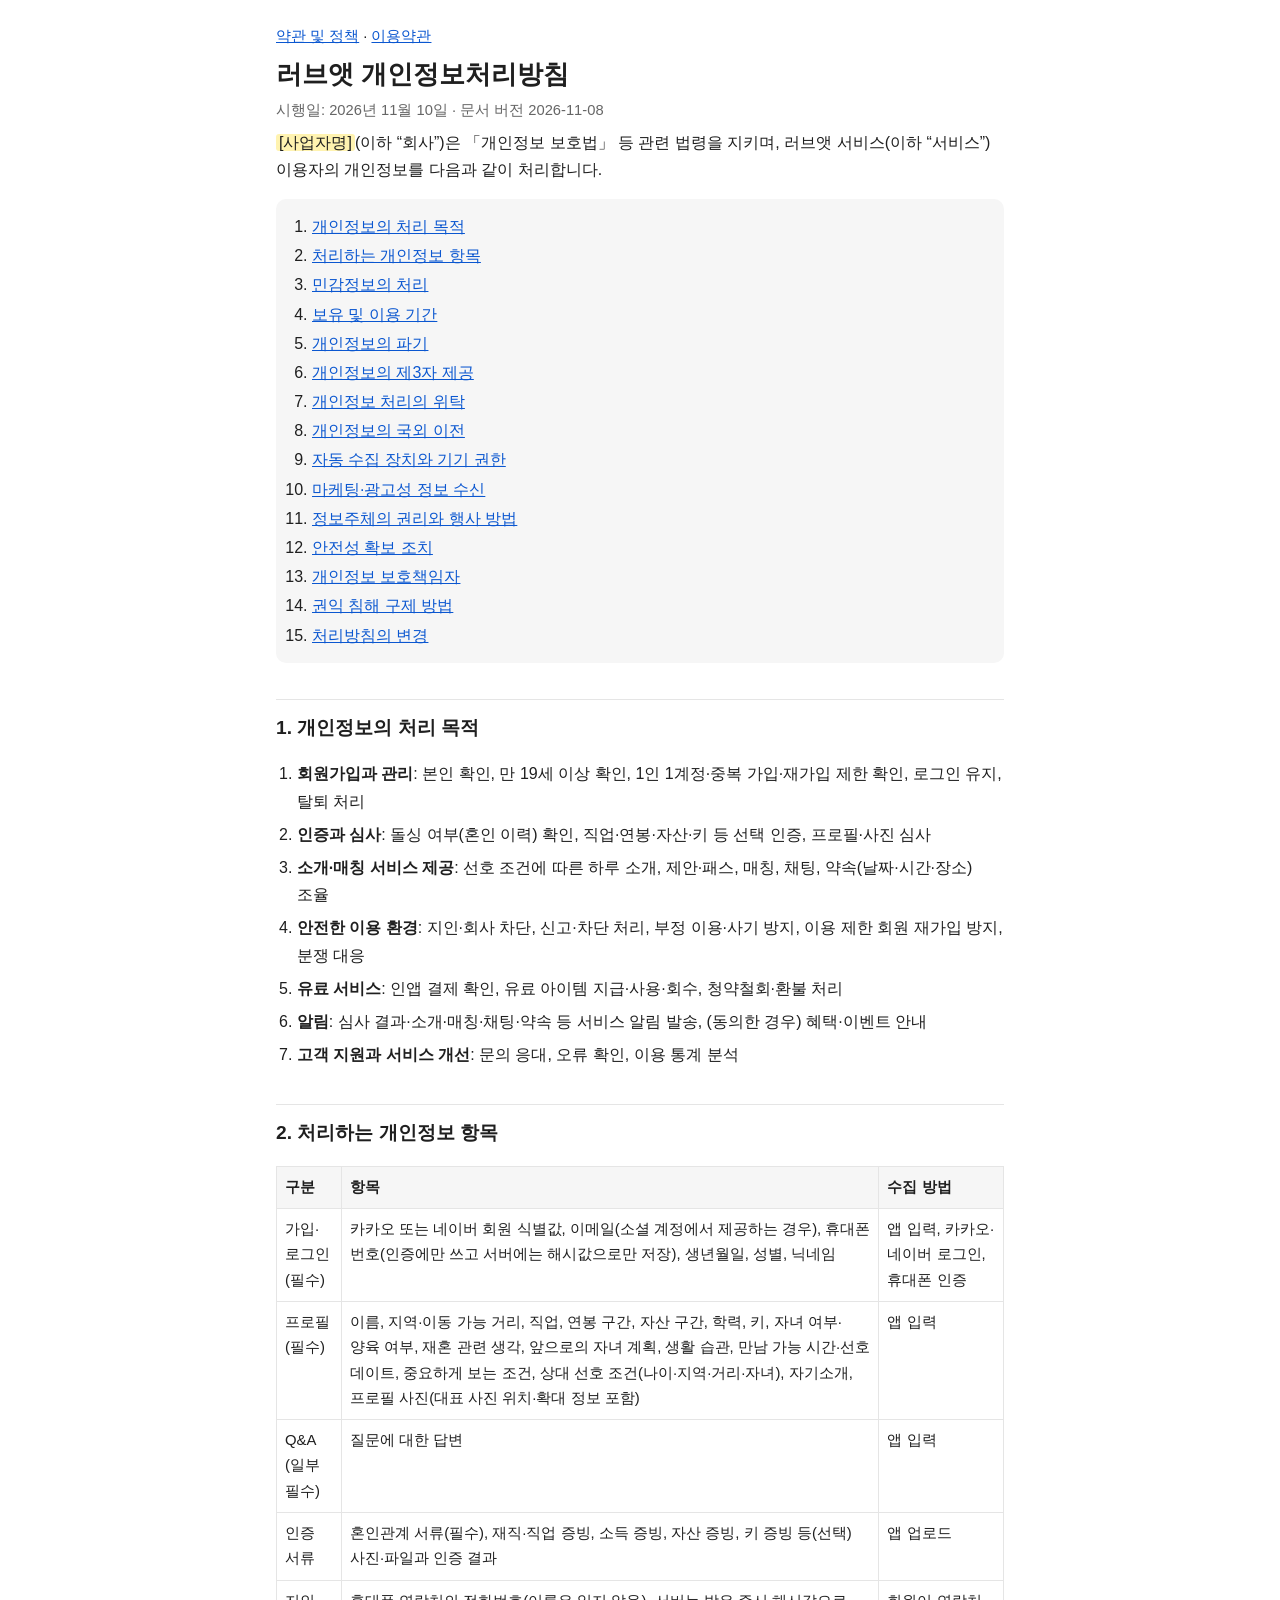
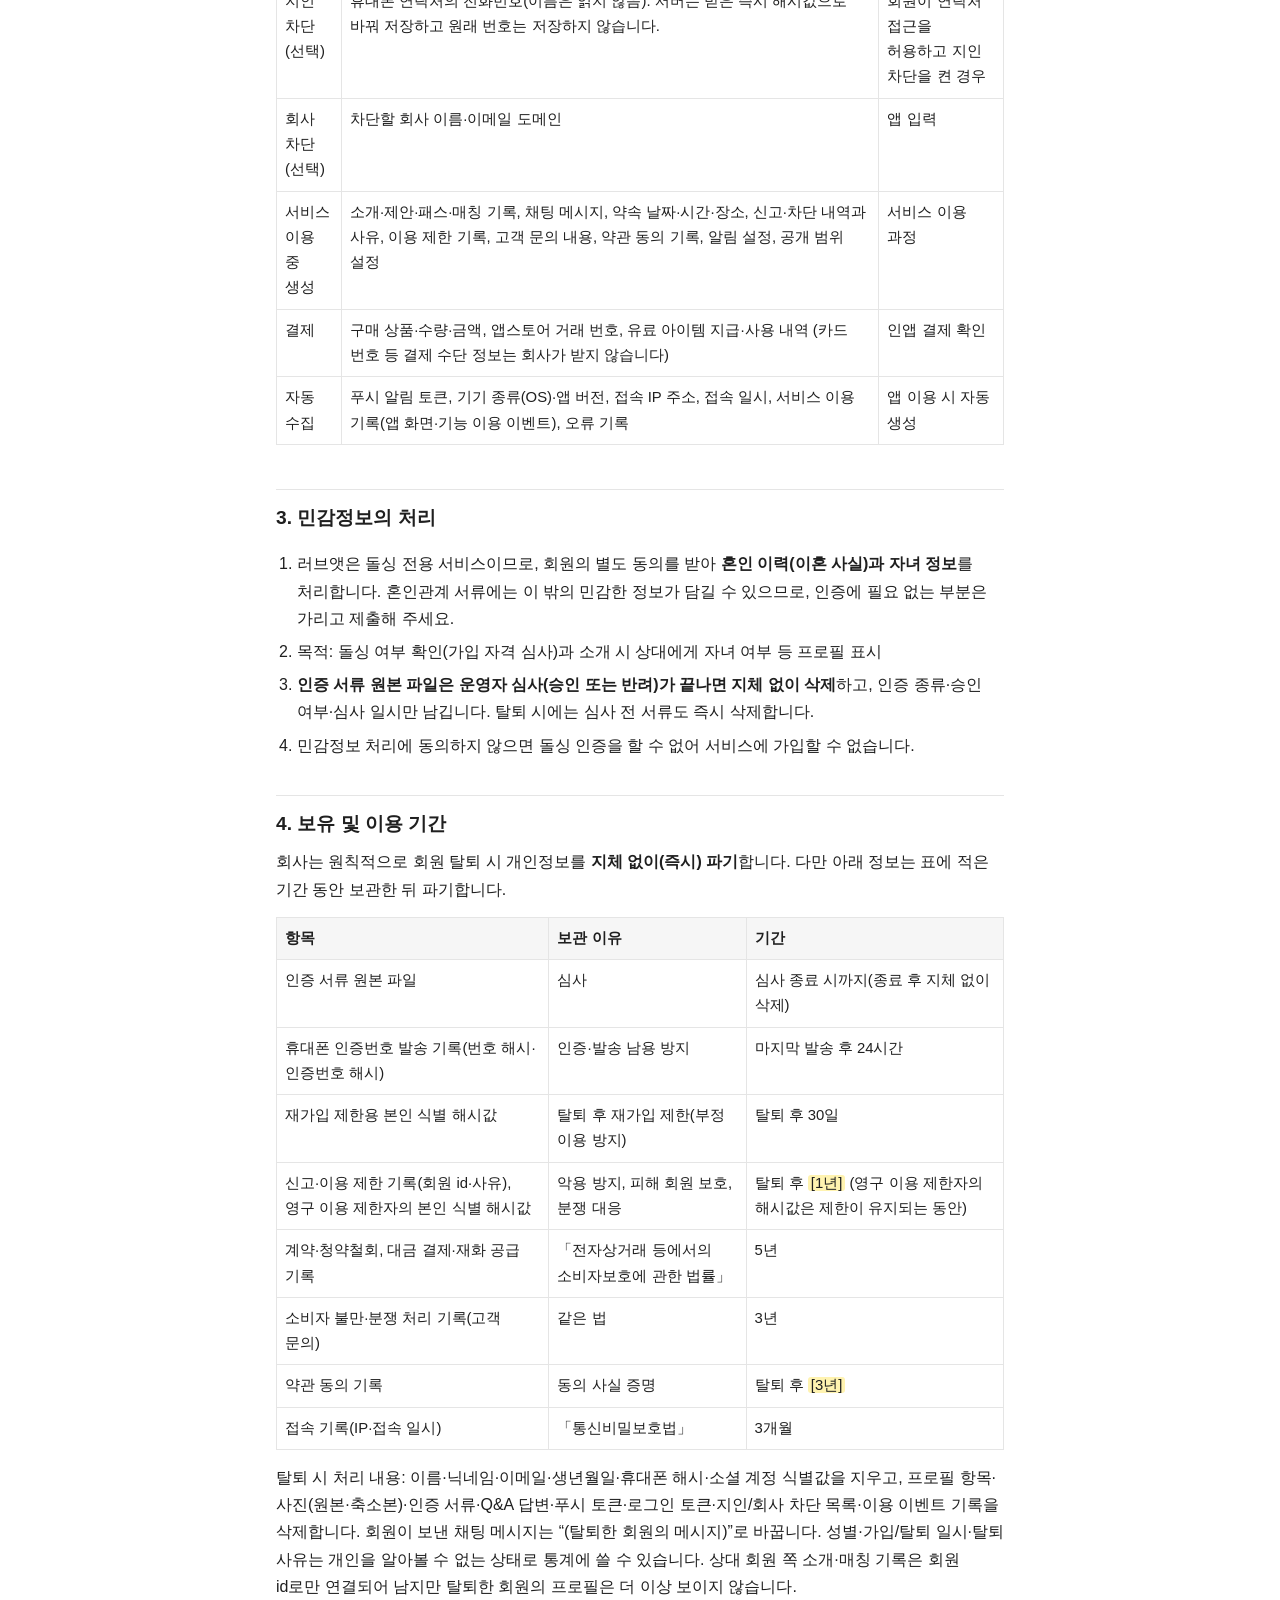
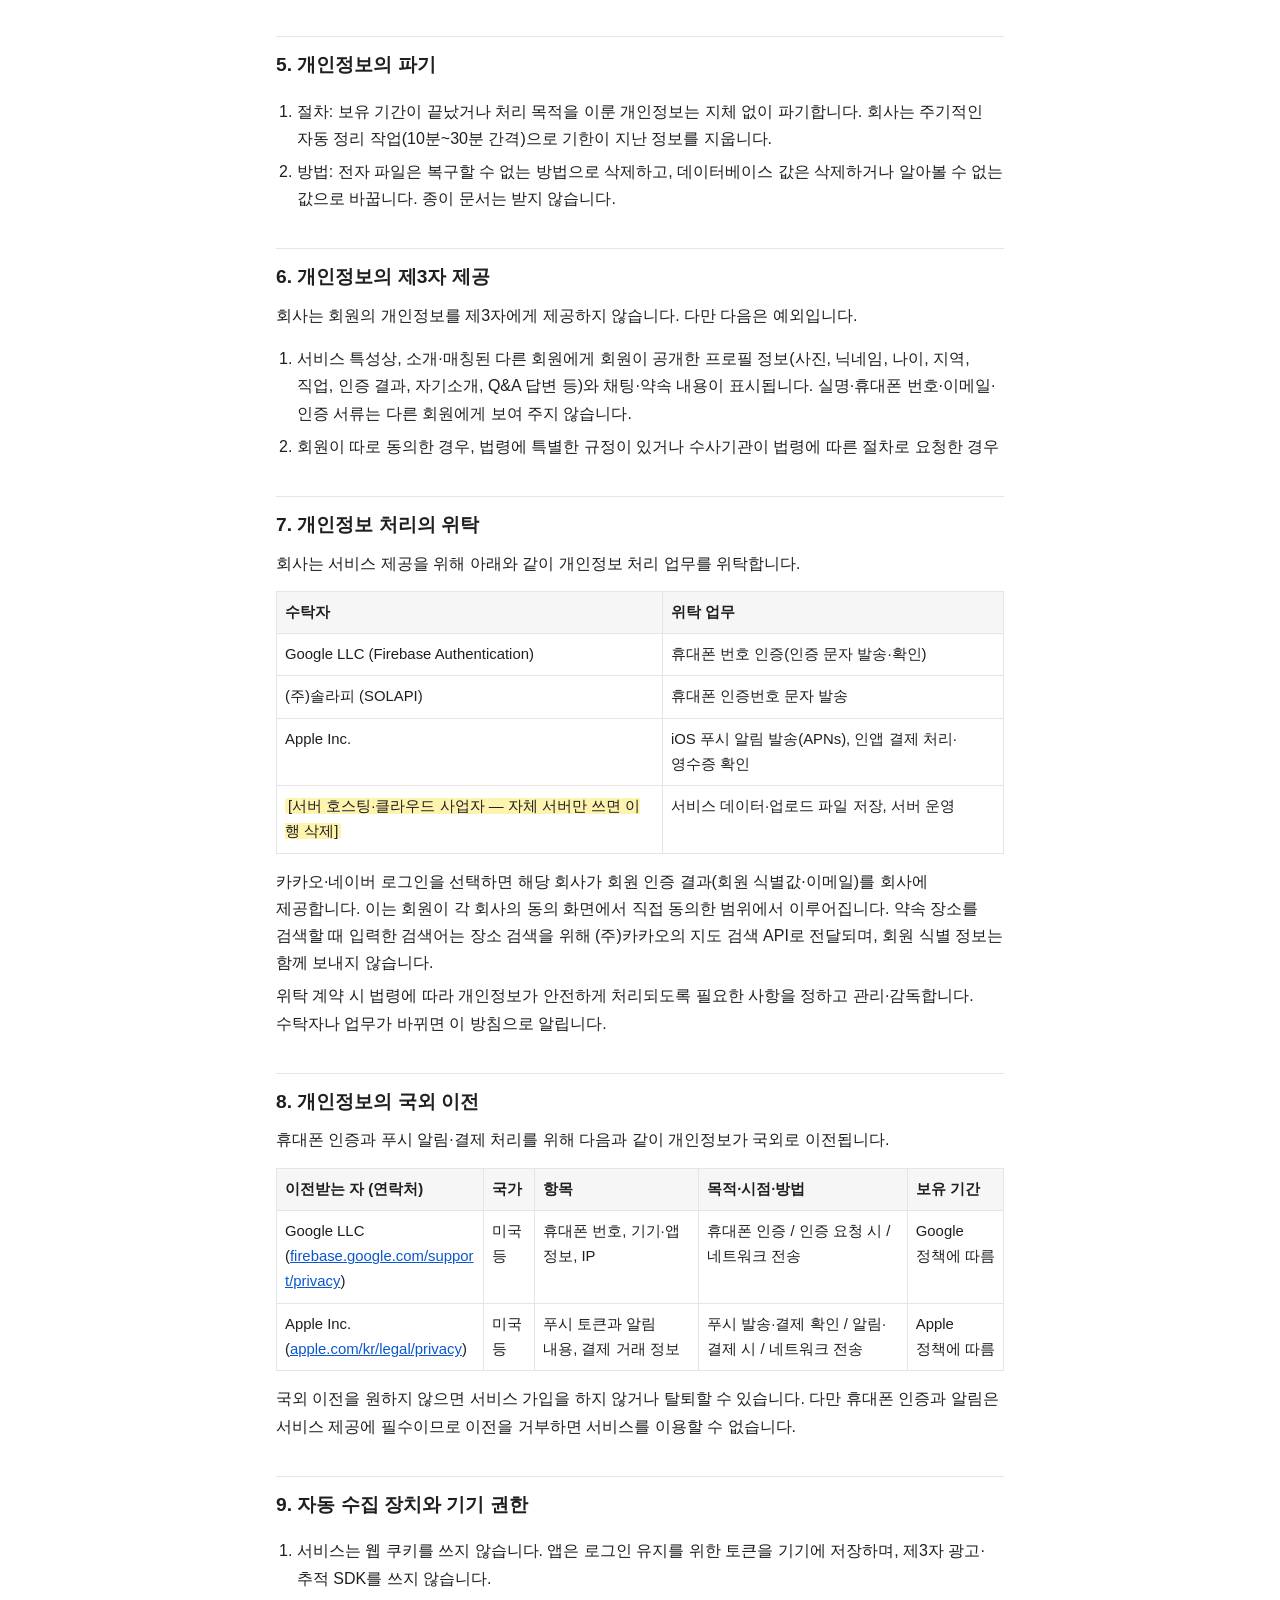
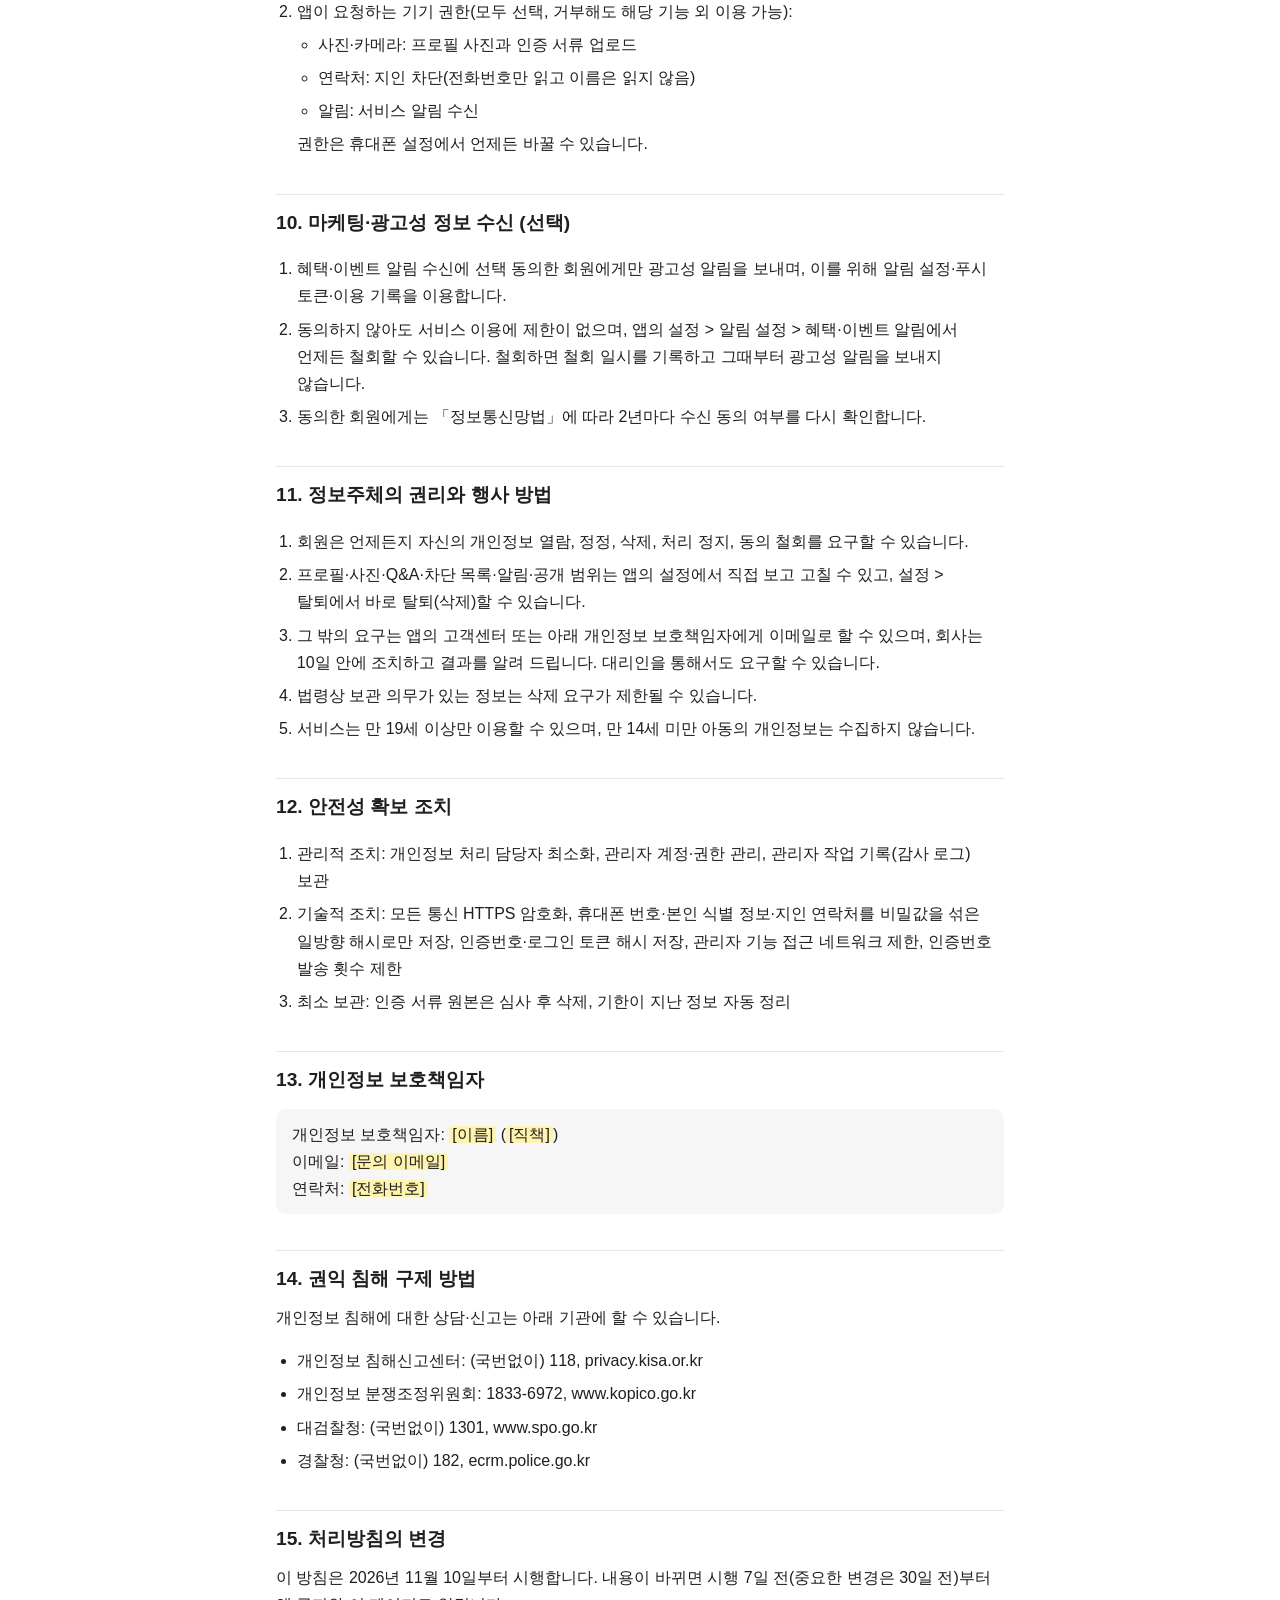
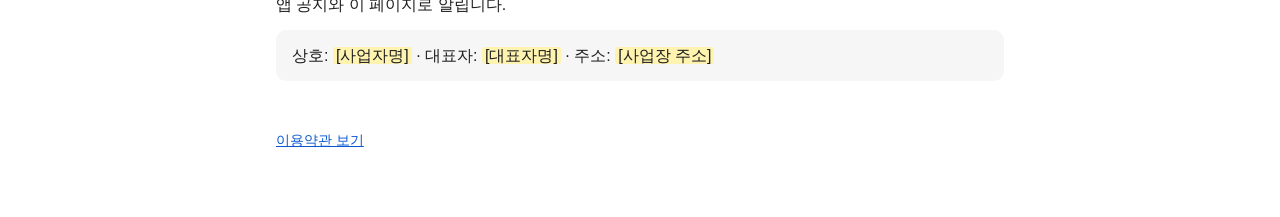
==== privacy.html @ aae3539f "러브앳 이용약관·개인정보처리방침 페이지 (시행일 2026-11-10)" ====
<!doctype html>
<html lang="ko">
<head>
<meta charset="utf-8">
<meta name="viewport" content="width=device-width, initial-scale=1">
<title>러브앳 개인정보처리방침</title>
<link rel="stylesheet" href="style.css">
</head>
<body>
<main>
  <nav class="top"><a href="index.html">약관 및 정책</a> · <a href="terms.html">이용약관</a></nav>
  <h1>러브앳 개인정보처리방침</h1>
  <p class="meta">시행일: 2026년 11월 10일 · 문서 버전 2026-11-08</p>
  <p><span class="ph">[사업자명]</span>(이하 “회사”)은 「개인정보 보호법」 등 관련 법령을 지키며, 러브앳 서비스(이하 “서비스”) 이용자의 개인정보를 다음과 같이 처리합니다.</p>

  <ol class="toc">
    <li><a href="#p1">개인정보의 처리 목적</a></li>
    <li><a href="#p2">처리하는 개인정보 항목</a></li>
    <li><a href="#sensitive">민감정보의 처리</a></li>
    <li><a href="#p4">보유 및 이용 기간</a></li>
    <li><a href="#p5">개인정보의 파기</a></li>
    <li><a href="#p6">개인정보의 제3자 제공</a></li>
    <li><a href="#p7">개인정보 처리의 위탁</a></li>
    <li><a href="#p8">개인정보의 국외 이전</a></li>
    <li><a href="#p9">자동 수집 장치와 기기 권한</a></li>
    <li><a href="#marketing">마케팅·광고성 정보 수신</a></li>
    <li><a href="#p11">정보주체의 권리와 행사 방법</a></li>
    <li><a href="#p12">안전성 확보 조치</a></li>
    <li><a href="#p13">개인정보 보호책임자</a></li>
    <li><a href="#p14">권익 침해 구제 방법</a></li>
    <li><a href="#p15">처리방침의 변경</a></li>
  </ol>

  <h2 id="p1">1. 개인정보의 처리 목적</h2>
  <ol>
    <li><strong>회원가입과 관리</strong>: 본인 확인, 만 19세 이상 확인, 1인 1계정·중복 가입·재가입 제한 확인, 로그인 유지, 탈퇴 처리</li>
    <li><strong>인증과 심사</strong>: 돌싱 여부(혼인 이력) 확인, 직업·연봉·자산·키 등 선택 인증, 프로필·사진 심사</li>
    <li><strong>소개·매칭 서비스 제공</strong>: 선호 조건에 따른 하루 소개, 제안·패스, 매칭, 채팅, 약속(날짜·시간·장소) 조율</li>
    <li><strong>안전한 이용 환경</strong>: 지인·회사 차단, 신고·차단 처리, 부정 이용·사기 방지, 이용 제한 회원 재가입 방지, 분쟁 대응</li>
    <li><strong>유료 서비스</strong>: 인앱 결제 확인, 유료 아이템 지급·사용·회수, 청약철회·환불 처리</li>
    <li><strong>알림</strong>: 심사 결과·소개·매칭·채팅·약속 등 서비스 알림 발송, (동의한 경우) 혜택·이벤트 안내</li>
    <li><strong>고객 지원과 서비스 개선</strong>: 문의 응대, 오류 확인, 이용 통계 분석</li>
  </ol>

  <h2 id="p2">2. 처리하는 개인정보 항목</h2>
  <div class="tbl"><table>
    <thead><tr><th>구분</th><th>항목</th><th>수집 방법</th></tr></thead>
    <tbody>
      <tr><td>가입·로그인 (필수)</td><td>카카오 또는 네이버 회원 식별값, 이메일(소셜 계정에서 제공하는 경우), 휴대폰 번호(인증에만 쓰고 서버에는 해시값으로만 저장), 생년월일, 성별, 닉네임</td><td>앱 입력, 카카오·네이버 로그인, 휴대폰 인증</td></tr>
      <tr><td>프로필 (필수)</td><td>이름, 지역·이동 가능 거리, 직업, 연봉 구간, 자산 구간, 학력, 키, 자녀 여부·양육 여부, 재혼 관련 생각, 앞으로의 자녀 계획, 생활 습관, 만남 가능 시간·선호 데이트, 중요하게 보는 조건, 상대 선호 조건(나이·지역·거리·자녀), 자기소개, 프로필 사진(대표 사진 위치·확대 정보 포함)</td><td>앱 입력</td></tr>
      <tr><td>Q&amp;A (일부 필수)</td><td>질문에 대한 답변</td><td>앱 입력</td></tr>
      <tr><td>인증 서류</td><td>혼인관계 서류(필수), 재직·직업 증빙, 소득 증빙, 자산 증빙, 키 증빙 등(선택) 사진·파일과 인증 결과</td><td>앱 업로드</td></tr>
      <tr><td>지인 차단 (선택)</td><td>휴대폰 연락처의 전화번호(이름은 읽지 않음). 서버는 받은 즉시 해시값으로 바꿔 저장하고 원래 번호는 저장하지 않습니다.</td><td>회원이 연락처 접근을 허용하고 지인 차단을 켠 경우</td></tr>
      <tr><td>회사 차단 (선택)</td><td>차단할 회사 이름·이메일 도메인</td><td>앱 입력</td></tr>
      <tr><td>서비스 이용 중 생성</td><td>소개·제안·패스·매칭 기록, 채팅 메시지, 약속 날짜·시간·장소, 신고·차단 내역과 사유, 이용 제한 기록, 고객 문의 내용, 약관 동의 기록, 알림 설정, 공개 범위 설정</td><td>서비스 이용 과정</td></tr>
      <tr><td>결제</td><td>구매 상품·수량·금액, 앱스토어 거래 번호, 유료 아이템 지급·사용 내역 (카드 번호 등 결제 수단 정보는 회사가 받지 않습니다)</td><td>인앱 결제 확인</td></tr>
      <tr><td>자동 수집</td><td>푸시 알림 토큰, 기기 종류(OS)·앱 버전, 접속 IP 주소, 접속 일시, 서비스 이용 기록(앱 화면·기능 이용 이벤트), 오류 기록</td><td>앱 이용 시 자동 생성</td></tr>
    </tbody>
  </table></div>

  <h2 id="sensitive">3. 민감정보의 처리</h2>
  <ol>
    <li>러브앳은 돌싱 전용 서비스이므로, 회원의 별도 동의를 받아 <strong>혼인 이력(이혼 사실)과 자녀 정보</strong>를 처리합니다. 혼인관계 서류에는 이 밖의 민감한 정보가 담길 수 있으므로, 인증에 필요 없는 부분은 가리고 제출해 주세요.</li>
    <li>목적: 돌싱 여부 확인(가입 자격 심사)과 소개 시 상대에게 자녀 여부 등 프로필 표시</li>
    <li><strong>인증 서류 원본 파일은 운영자 심사(승인 또는 반려)가 끝나면 지체 없이 삭제</strong>하고, 인증 종류·승인 여부·심사 일시만 남깁니다. 탈퇴 시에는 심사 전 서류도 즉시 삭제합니다.</li>
    <li>민감정보 처리에 동의하지 않으면 돌싱 인증을 할 수 없어 서비스에 가입할 수 없습니다.</li>
  </ol>

  <h2 id="p4">4. 보유 및 이용 기간</h2>
  <p>회사는 원칙적으로 회원 탈퇴 시 개인정보를 <strong>지체 없이(즉시) 파기</strong>합니다. 다만 아래 정보는 표에 적은 기간 동안 보관한 뒤 파기합니다.</p>
  <div class="tbl"><table>
    <thead><tr><th>항목</th><th>보관 이유</th><th>기간</th></tr></thead>
    <tbody>
      <tr><td>인증 서류 원본 파일</td><td>심사</td><td>심사 종료 시까지(종료 후 지체 없이 삭제)</td></tr>
      <tr><td>휴대폰 인증번호 발송 기록(번호 해시·인증번호 해시)</td><td>인증·발송 남용 방지</td><td>마지막 발송 후 24시간</td></tr>
      <tr><td>재가입 제한용 본인 식별 해시값</td><td>탈퇴 후 재가입 제한(부정 이용 방지)</td><td>탈퇴 후 30일</td></tr>
      <tr><td>신고·이용 제한 기록(회원 id·사유), 영구 이용 제한자의 본인 식별 해시값</td><td>악용 방지, 피해 회원 보호, 분쟁 대응</td><td>탈퇴 후 <span class="ph">[1년]</span> (영구 이용 제한자의 해시값은 제한이 유지되는 동안)</td></tr>
      <tr><td>계약·청약철회, 대금 결제·재화 공급 기록</td><td>「전자상거래 등에서의 소비자보호에 관한 법률」</td><td>5년</td></tr>
      <tr><td>소비자 불만·분쟁 처리 기록(고객 문의)</td><td>같은 법</td><td>3년</td></tr>
      <tr><td>약관 동의 기록</td><td>동의 사실 증명</td><td>탈퇴 후 <span class="ph">[3년]</span></td></tr>
      <tr><td>접속 기록(IP·접속 일시)</td><td>「통신비밀보호법」</td><td>3개월</td></tr>
    </tbody>
  </table></div>
  <p>탈퇴 시 처리 내용: 이름·닉네임·이메일·생년월일·휴대폰 해시·소셜 계정 식별값을 지우고, 프로필 항목·사진(원본·축소본)·인증 서류·Q&amp;A 답변·푸시 토큰·로그인 토큰·지인/회사 차단 목록·이용 이벤트 기록을 삭제합니다. 회원이 보낸 채팅 메시지는 “(탈퇴한 회원의 메시지)”로 바꿉니다. 성별·가입/탈퇴 일시·탈퇴 사유는 개인을 알아볼 수 없는 상태로 통계에 쓸 수 있습니다. 상대 회원 쪽 소개·매칭 기록은 회원 id로만 연결되어 남지만 탈퇴한 회원의 프로필은 더 이상 보이지 않습니다.</p>

  <h2 id="p5">5. 개인정보의 파기</h2>
  <ol>
    <li>절차: 보유 기간이 끝났거나 처리 목적을 이룬 개인정보는 지체 없이 파기합니다. 회사는 주기적인 자동 정리 작업(10분~30분 간격)으로 기한이 지난 정보를 지웁니다.</li>
    <li>방법: 전자 파일은 복구할 수 없는 방법으로 삭제하고, 데이터베이스 값은 삭제하거나 알아볼 수 없는 값으로 바꿉니다. 종이 문서는 받지 않습니다.</li>
  </ol>

  <h2 id="p6">6. 개인정보의 제3자 제공</h2>
  <p>회사는 회원의 개인정보를 제3자에게 제공하지 않습니다. 다만 다음은 예외입니다.</p>
  <ol>
    <li>서비스 특성상, 소개·매칭된 다른 회원에게 회원이 공개한 프로필 정보(사진, 닉네임, 나이, 지역, 직업, 인증 결과, 자기소개, Q&amp;A 답변 등)와 채팅·약속 내용이 표시됩니다. 실명·휴대폰 번호·이메일·인증 서류는 다른 회원에게 보여 주지 않습니다.</li>
    <li>회원이 따로 동의한 경우, 법령에 특별한 규정이 있거나 수사기관이 법령에 따른 절차로 요청한 경우</li>
  </ol>

  <h2 id="p7">7. 개인정보 처리의 위탁</h2>
  <p>회사는 서비스 제공을 위해 아래와 같이 개인정보 처리 업무를 위탁합니다.</p>
  <div class="tbl"><table>
    <thead><tr><th>수탁자</th><th>위탁 업무</th></tr></thead>
    <tbody>
      <tr><td>Google LLC (Firebase Authentication)</td><td>휴대폰 번호 인증(인증 문자 발송·확인)</td></tr>
      <tr><td>(주)솔라피 (SOLAPI)</td><td>휴대폰 인증번호 문자 발송</td></tr>
      <tr><td>Apple Inc.</td><td>iOS 푸시 알림 발송(APNs), 인앱 결제 처리·영수증 확인</td></tr>
      <tr><td><span class="ph">[서버 호스팅·클라우드 사업자 — 자체 서버만 쓰면 이 행 삭제]</span></td><td>서비스 데이터·업로드 파일 저장, 서버 운영</td></tr>
    </tbody>
  </table></div>
  <p>카카오·네이버 로그인을 선택하면 해당 회사가 회원 인증 결과(회원 식별값·이메일)를 회사에 제공합니다. 이는 회원이 각 회사의 동의 화면에서 직접 동의한 범위에서 이루어집니다. 약속 장소를 검색할 때 입력한 검색어는 장소 검색을 위해 (주)카카오의 지도 검색 API로 전달되며, 회원 식별 정보는 함께 보내지 않습니다.</p>
  <p>위탁 계약 시 법령에 따라 개인정보가 안전하게 처리되도록 필요한 사항을 정하고 관리·감독합니다. 수탁자나 업무가 바뀌면 이 방침으로 알립니다.</p>

  <h2 id="p8">8. 개인정보의 국외 이전</h2>
  <p>휴대폰 인증과 푸시 알림·결제 처리를 위해 다음과 같이 개인정보가 국외로 이전됩니다.</p>
  <div class="tbl"><table>
    <thead><tr><th>이전받는 자 (연락처)</th><th>국가</th><th>항목</th><th>목적·시점·방법</th><th>보유 기간</th></tr></thead>
    <tbody>
      <tr><td>Google LLC (<a href="https://firebase.google.com/support/privacy" rel="noopener">firebase.google.com/support/privacy</a>)</td><td>미국 등</td><td>휴대폰 번호, 기기·앱 정보, IP</td><td>휴대폰 인증 / 인증 요청 시 / 네트워크 전송</td><td>Google 정책에 따름</td></tr>
      <tr><td>Apple Inc. (<a href="https://www.apple.com/kr/legal/privacy/" rel="noopener">apple.com/kr/legal/privacy</a>)</td><td>미국 등</td><td>푸시 토큰과 알림 내용, 결제 거래 정보</td><td>푸시 발송·결제 확인 / 알림·결제 시 / 네트워크 전송</td><td>Apple 정책에 따름</td></tr>
    </tbody>
  </table></div>
  <p>국외 이전을 원하지 않으면 서비스 가입을 하지 않거나 탈퇴할 수 있습니다. 다만 휴대폰 인증과 알림은 서비스 제공에 필수이므로 이전을 거부하면 서비스를 이용할 수 없습니다.</p>

  <h2 id="p9">9. 자동 수집 장치와 기기 권한</h2>
  <ol>
    <li>서비스는 웹 쿠키를 쓰지 않습니다. 앱은 로그인 유지를 위한 토큰을 기기에 저장하며, 제3자 광고·추적 SDK를 쓰지 않습니다.</li>
    <li>앱이 요청하는 기기 권한(모두 선택, 거부해도 해당 기능 외 이용 가능):
      <ul>
        <li>사진·카메라: 프로필 사진과 인증 서류 업로드</li>
        <li>연락처: 지인 차단(전화번호만 읽고 이름은 읽지 않음)</li>
        <li>알림: 서비스 알림 수신</li>
      </ul>
      권한은 휴대폰 설정에서 언제든 바꿀 수 있습니다.</li>
  </ol>

  <h2 id="marketing">10. 마케팅·광고성 정보 수신 (선택)</h2>
  <ol>
    <li>혜택·이벤트 알림 수신에 선택 동의한 회원에게만 광고성 알림을 보내며, 이를 위해 알림 설정·푸시 토큰·이용 기록을 이용합니다.</li>
    <li>동의하지 않아도 서비스 이용에 제한이 없으며, 앱의 설정 &gt; 알림 설정 &gt; 혜택·이벤트 알림에서 언제든 철회할 수 있습니다. 철회하면 철회 일시를 기록하고 그때부터 광고성 알림을 보내지 않습니다.</li>
    <li>동의한 회원에게는 「정보통신망법」에 따라 2년마다 수신 동의 여부를 다시 확인합니다.</li>
  </ol>

  <h2 id="p11">11. 정보주체의 권리와 행사 방법</h2>
  <ol>
    <li>회원은 언제든지 자신의 개인정보 열람, 정정, 삭제, 처리 정지, 동의 철회를 요구할 수 있습니다.</li>
    <li>프로필·사진·Q&amp;A·차단 목록·알림·공개 범위는 앱의 설정에서 직접 보고 고칠 수 있고, 설정 &gt; 탈퇴에서 바로 탈퇴(삭제)할 수 있습니다.</li>
    <li>그 밖의 요구는 앱의 고객센터 또는 아래 개인정보 보호책임자에게 이메일로 할 수 있으며, 회사는 10일 안에 조치하고 결과를 알려 드립니다. 대리인을 통해서도 요구할 수 있습니다.</li>
    <li>법령상 보관 의무가 있는 정보는 삭제 요구가 제한될 수 있습니다.</li>
    <li>서비스는 만 19세 이상만 이용할 수 있으며, 만 14세 미만 아동의 개인정보는 수집하지 않습니다.</li>
  </ol>

  <h2 id="p12">12. 안전성 확보 조치</h2>
  <ol>
    <li>관리적 조치: 개인정보 처리 담당자 최소화, 관리자 계정·권한 관리, 관리자 작업 기록(감사 로그) 보관</li>
    <li>기술적 조치: 모든 통신 HTTPS 암호화, 휴대폰 번호·본인 식별 정보·지인 연락처를 비밀값을 섞은 일방향 해시로만 저장, 인증번호·로그인 토큰 해시 저장, 관리자 기능 접근 네트워크 제한, 인증번호 발송 횟수 제한</li>
    <li>최소 보관: 인증 서류 원본은 심사 후 삭제, 기한이 지난 정보 자동 정리</li>
  </ol>

  <h2 id="p13">13. 개인정보 보호책임자</h2>
  <div class="box">
    개인정보 보호책임자: <span class="ph">[이름]</span> (<span class="ph">[직책]</span>)<br>
    이메일: <span class="ph">[문의 이메일]</span><br>
    연락처: <span class="ph">[전화번호]</span>
  </div>

  <h2 id="p14">14. 권익 침해 구제 방법</h2>
  <p>개인정보 침해에 대한 상담·신고는 아래 기관에 할 수 있습니다.</p>
  <ul>
    <li>개인정보 침해신고센터: (국번없이) 118, privacy.kisa.or.kr</li>
    <li>개인정보 분쟁조정위원회: 1833-6972, www.kopico.go.kr</li>
    <li>대검찰청: (국번없이) 1301, www.spo.go.kr</li>
    <li>경찰청: (국번없이) 182, ecrm.police.go.kr</li>
  </ul>

  <h2 id="p15">15. 처리방침의 변경</h2>
  <p>이 방침은 2026년 11월 10일부터 시행합니다. 내용이 바뀌면 시행 7일 전(중요한 변경은 30일 전)부터 앱 공지와 이 페이지로 알립니다.</p>

  <div class="box">
    상호: <span class="ph">[사업자명]</span> · 대표자: <span class="ph">[대표자명]</span> · 주소: <span class="ph">[사업장 주소]</span>
  </div>
  <footer><a href="terms.html">이용약관 보기</a></footer>
</main>
</body>
</html>
---- style.css ----
:root {
  --bg: #ffffff;
  --text: #1f1f1f;
  --muted: #666666;
  --line: #e5e5e5;
  --box: #f6f6f6;
  --link: #0b57d0;
  --mark: #fff3b0;
}
@media (prefers-color-scheme: dark) {
  :root {
    --bg: #161616;
    --text: #ececec;
    --muted: #a8a8a8;
    --line: #333333;
    --box: #222222;
    --link: #8ab4f8;
    --mark: #5a4b00;
  }
}
* { box-sizing: border-box; }
html { -webkit-text-size-adjust: 100%; }
body {
  margin: 0;
  background: var(--bg);
  color: var(--text);
  font-family: -apple-system, BlinkMacSystemFont, "Apple SD Gothic Neo", "Pretendard", "Noto Sans KR", "Malgun Gothic", sans-serif;
  font-size: 16px;
  line-height: 1.7;
  word-break: keep-all;
  overflow-wrap: anywhere;
}
main { max-width: 760px; margin: 0 auto; padding: 24px 16px 64px; }
h1 { font-size: 1.6rem; line-height: 1.35; margin: 8px 0 4px; }
h2 { font-size: 1.2rem; margin: 36px 0 8px; padding-top: 12px; border-top: 1px solid var(--line); }
h3 { font-size: 1.02rem; margin: 20px 0 6px; }
p, li { margin: 6px 0; }
ul, ol { padding-left: 1.3em; }
a { color: var(--link); }
.meta { color: var(--muted); font-size: 0.92rem; }
.box { background: var(--box); border-radius: 10px; padding: 12px 16px; margin: 12px 0; }
.toc { background: var(--box); border-radius: 10px; padding: 12px 16px 12px 36px; }
.toc li { margin: 2px 0; }
.tbl { width: 100%; overflow-x: auto; }
table { border-collapse: collapse; width: 100%; font-size: 0.93rem; margin: 8px 0; }
th, td { border: 1px solid var(--line); padding: 8px; vertical-align: top; text-align: left; }
th { background: var(--box); }
.ph { background: var(--mark); padding: 0 3px; border-radius: 3px; }
nav.top { font-size: 0.92rem; margin-bottom: 8px; }
footer { margin-top: 48px; color: var(--muted); font-size: 0.88rem; }
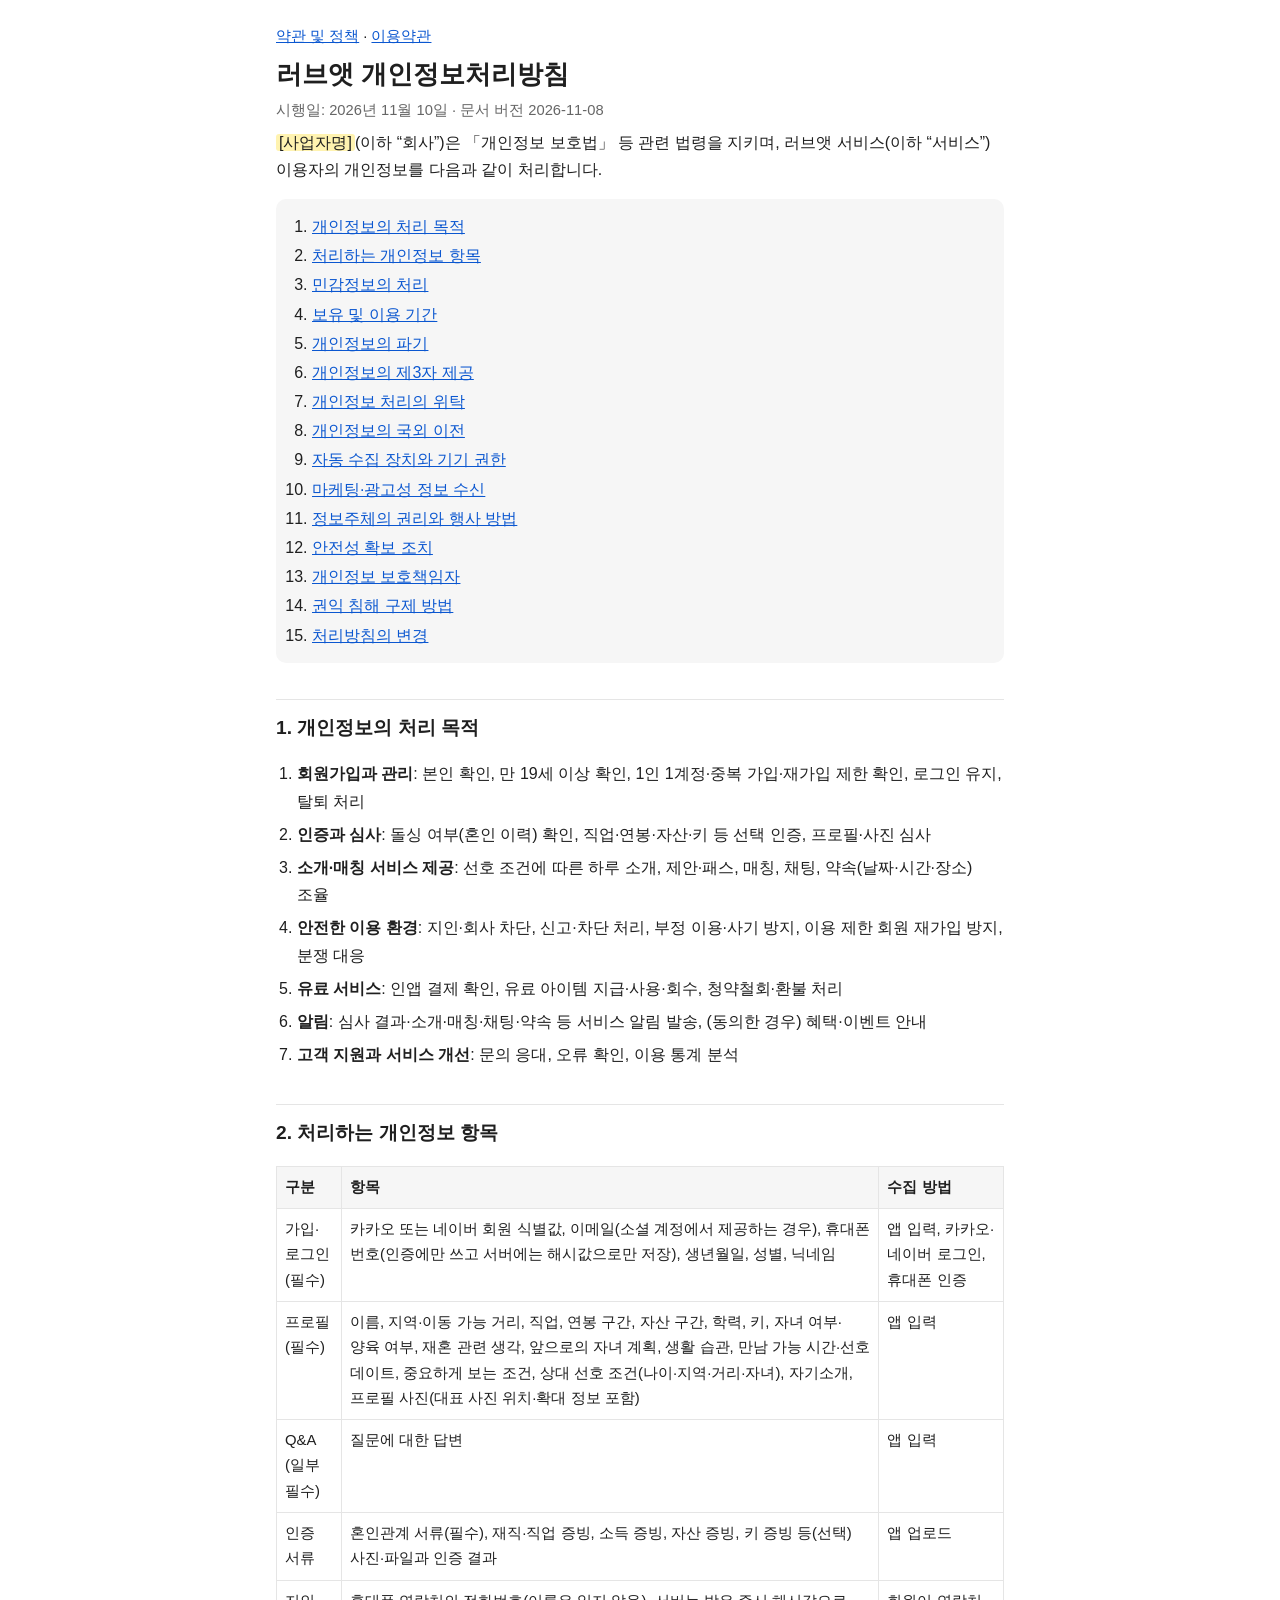
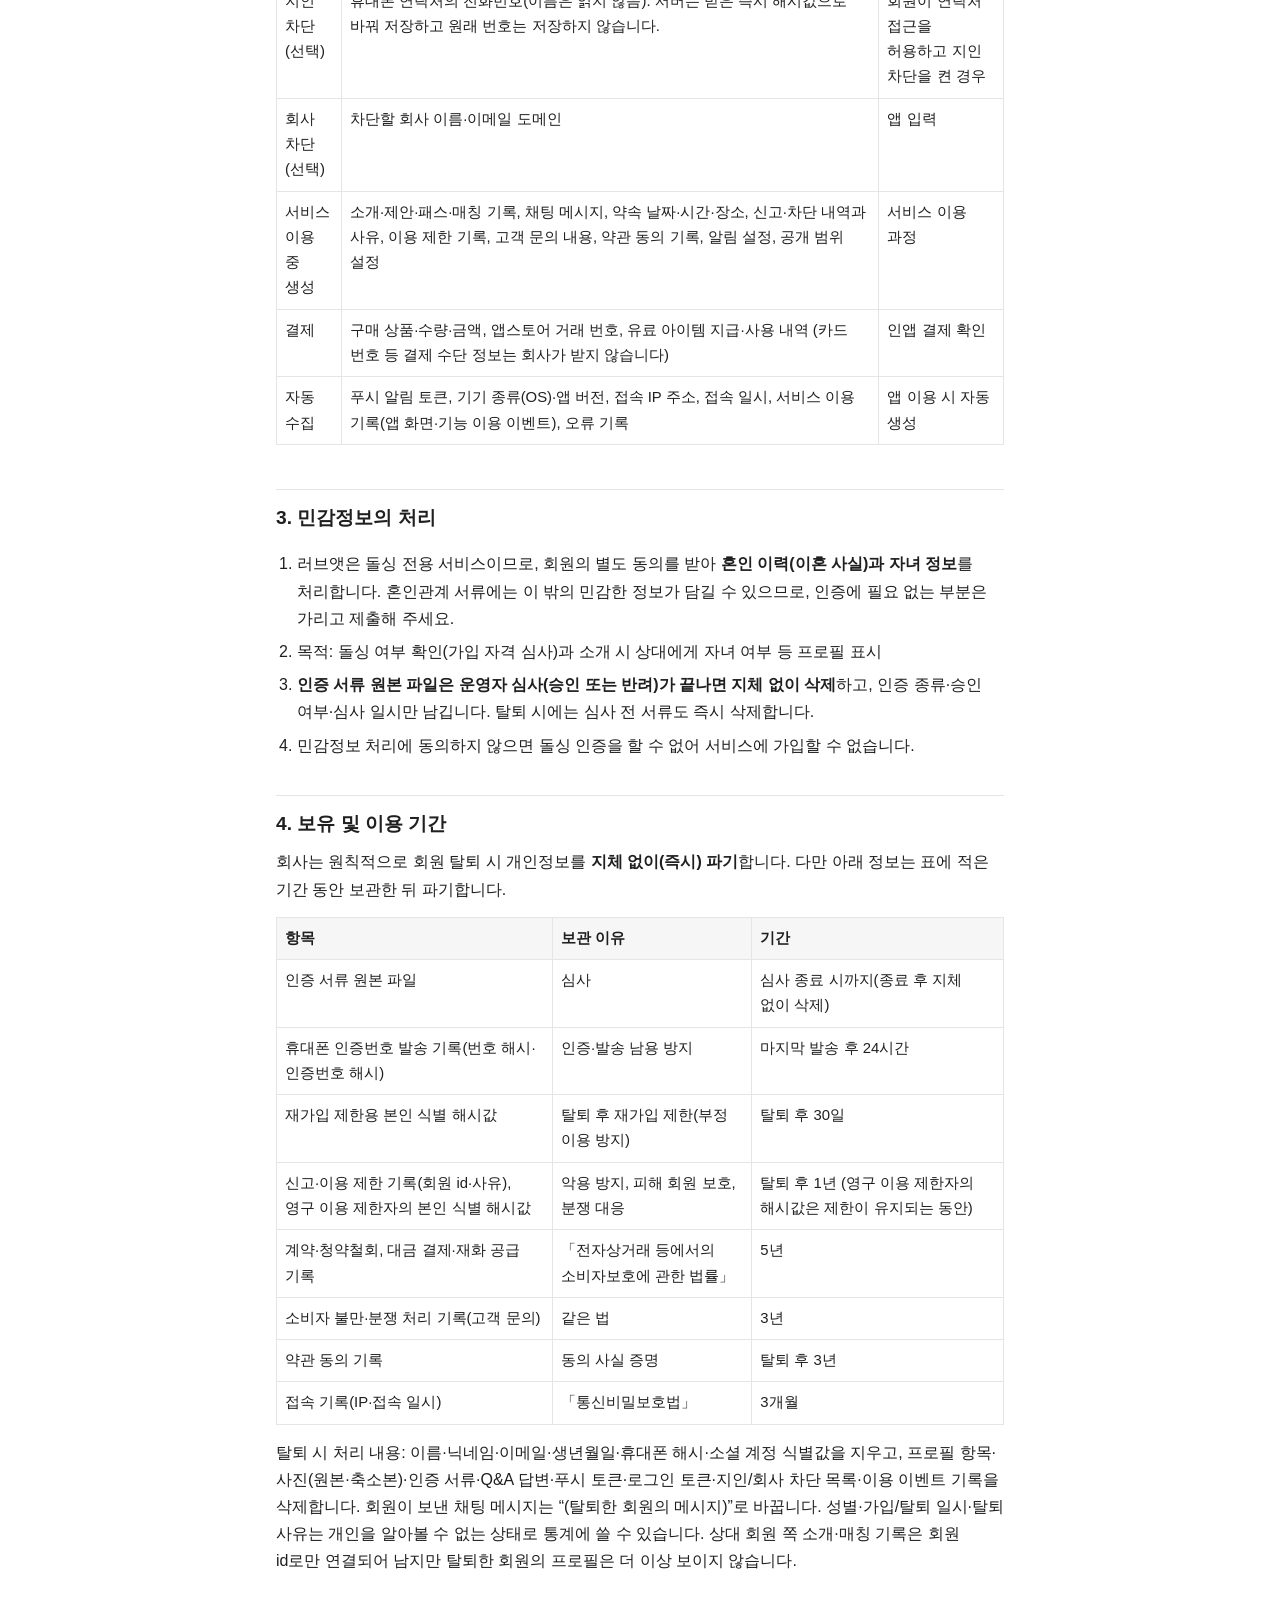
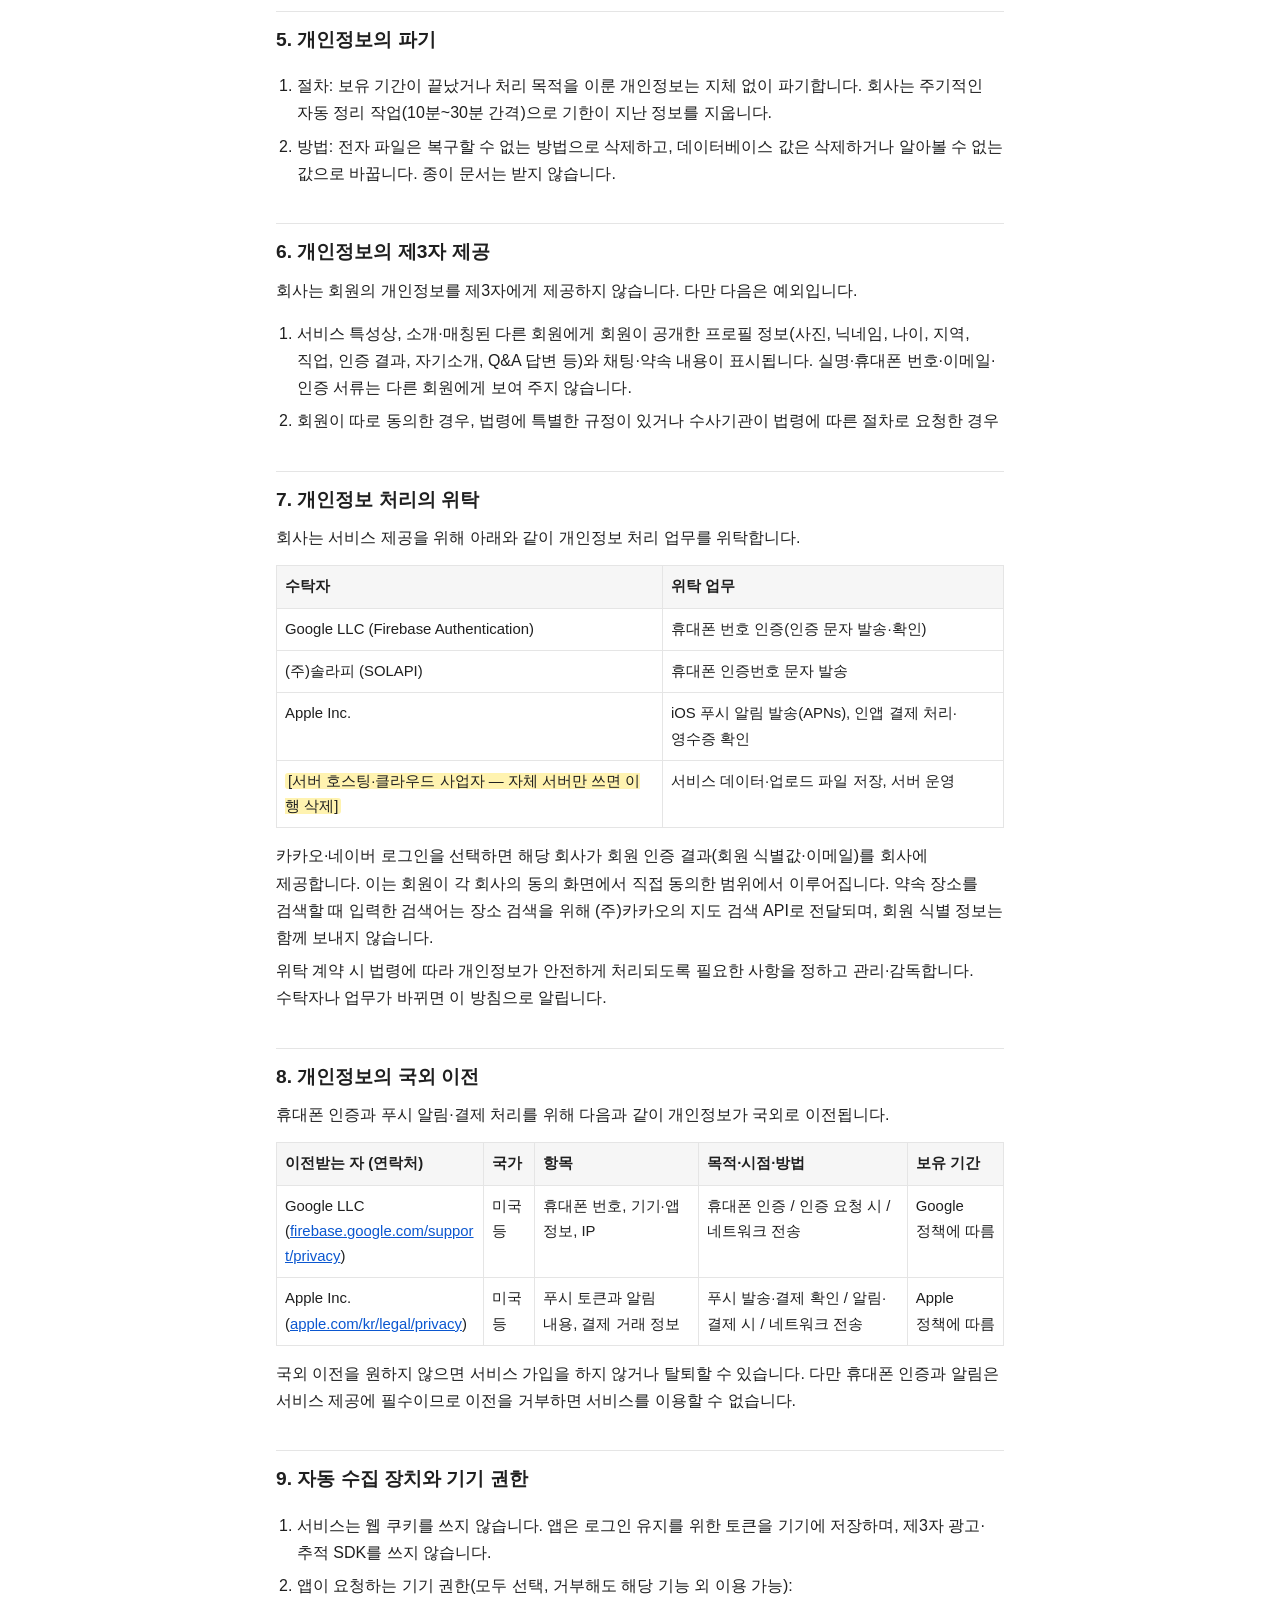
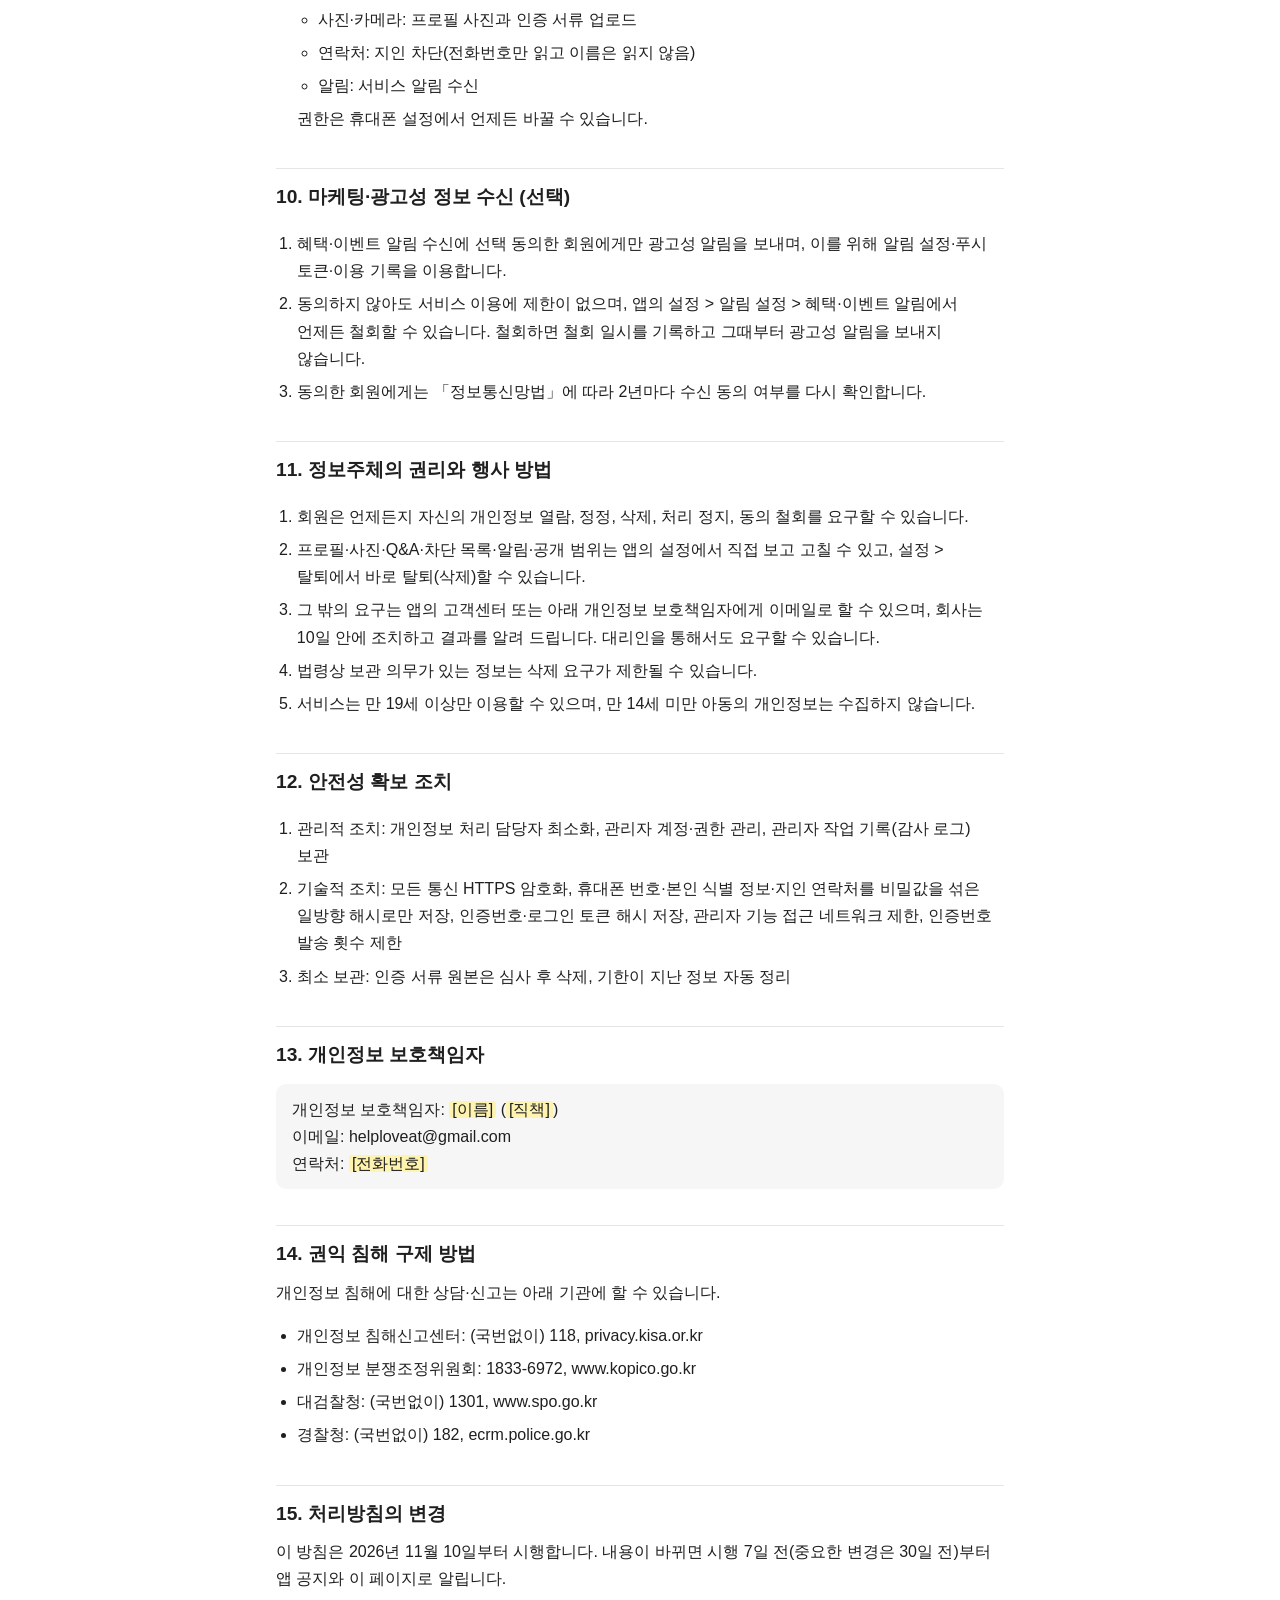
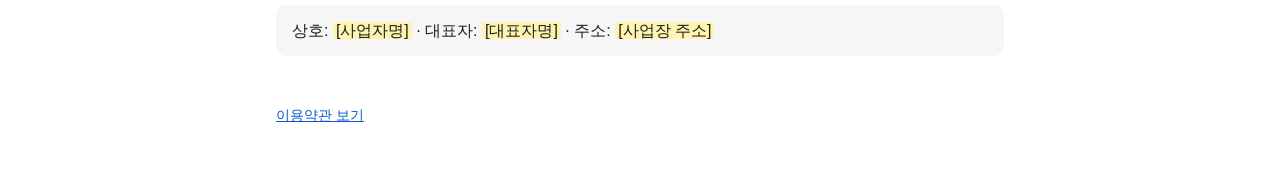
==== commit a48bbac6: "fix(legal): 문의 이메일·보관 기간 확정 (2026-11-10) Co-Authored-By: Claude Opus 5.5 <noreply@anthropic.com>" ====
--- a/privacy.html
+++ b/privacy.html
@@ -74,10 +74,10 @@
       <tr><td>인증 서류 원본 파일</td><td>심사</td><td>심사 종료 시까지(종료 후 지체 없이 삭제)</td></tr>
       <tr><td>휴대폰 인증번호 발송 기록(번호 해시·인증번호 해시)</td><td>인증·발송 남용 방지</td><td>마지막 발송 후 24시간</td></tr>
       <tr><td>재가입 제한용 본인 식별 해시값</td><td>탈퇴 후 재가입 제한(부정 이용 방지)</td><td>탈퇴 후 30일</td></tr>
-      <tr><td>신고·이용 제한 기록(회원 id·사유), 영구 이용 제한자의 본인 식별 해시값</td><td>악용 방지, 피해 회원 보호, 분쟁 대응</td><td>탈퇴 후 <span class="ph">[1년]</span> (영구 이용 제한자의 해시값은 제한이 유지되는 동안)</td></tr>
+      <tr><td>신고·이용 제한 기록(회원 id·사유), 영구 이용 제한자의 본인 식별 해시값</td><td>악용 방지, 피해 회원 보호, 분쟁 대응</td><td>탈퇴 후 1년 (영구 이용 제한자의 해시값은 제한이 유지되는 동안)</td></tr>
       <tr><td>계약·청약철회, 대금 결제·재화 공급 기록</td><td>「전자상거래 등에서의 소비자보호에 관한 법률」</td><td>5년</td></tr>
       <tr><td>소비자 불만·분쟁 처리 기록(고객 문의)</td><td>같은 법</td><td>3년</td></tr>
-      <tr><td>약관 동의 기록</td><td>동의 사실 증명</td><td>탈퇴 후 <span class="ph">[3년]</span></td></tr>
+      <tr><td>약관 동의 기록</td><td>동의 사실 증명</td><td>탈퇴 후 3년</td></tr>
       <tr><td>접속 기록(IP·접속 일시)</td><td>「통신비밀보호법」</td><td>3개월</td></tr>
     </tbody>
   </table></div>
@@ -159,7 +159,7 @@
   <h2 id="p13">13. 개인정보 보호책임자</h2>
   <div class="box">
     개인정보 보호책임자: <span class="ph">[이름]</span> (<span class="ph">[직책]</span>)<br>
-    이메일: <span class="ph">[문의 이메일]</span><br>
+    이메일: helploveat@gmail.com<br>
     연락처: <span class="ph">[전화번호]</span>
   </div>
 
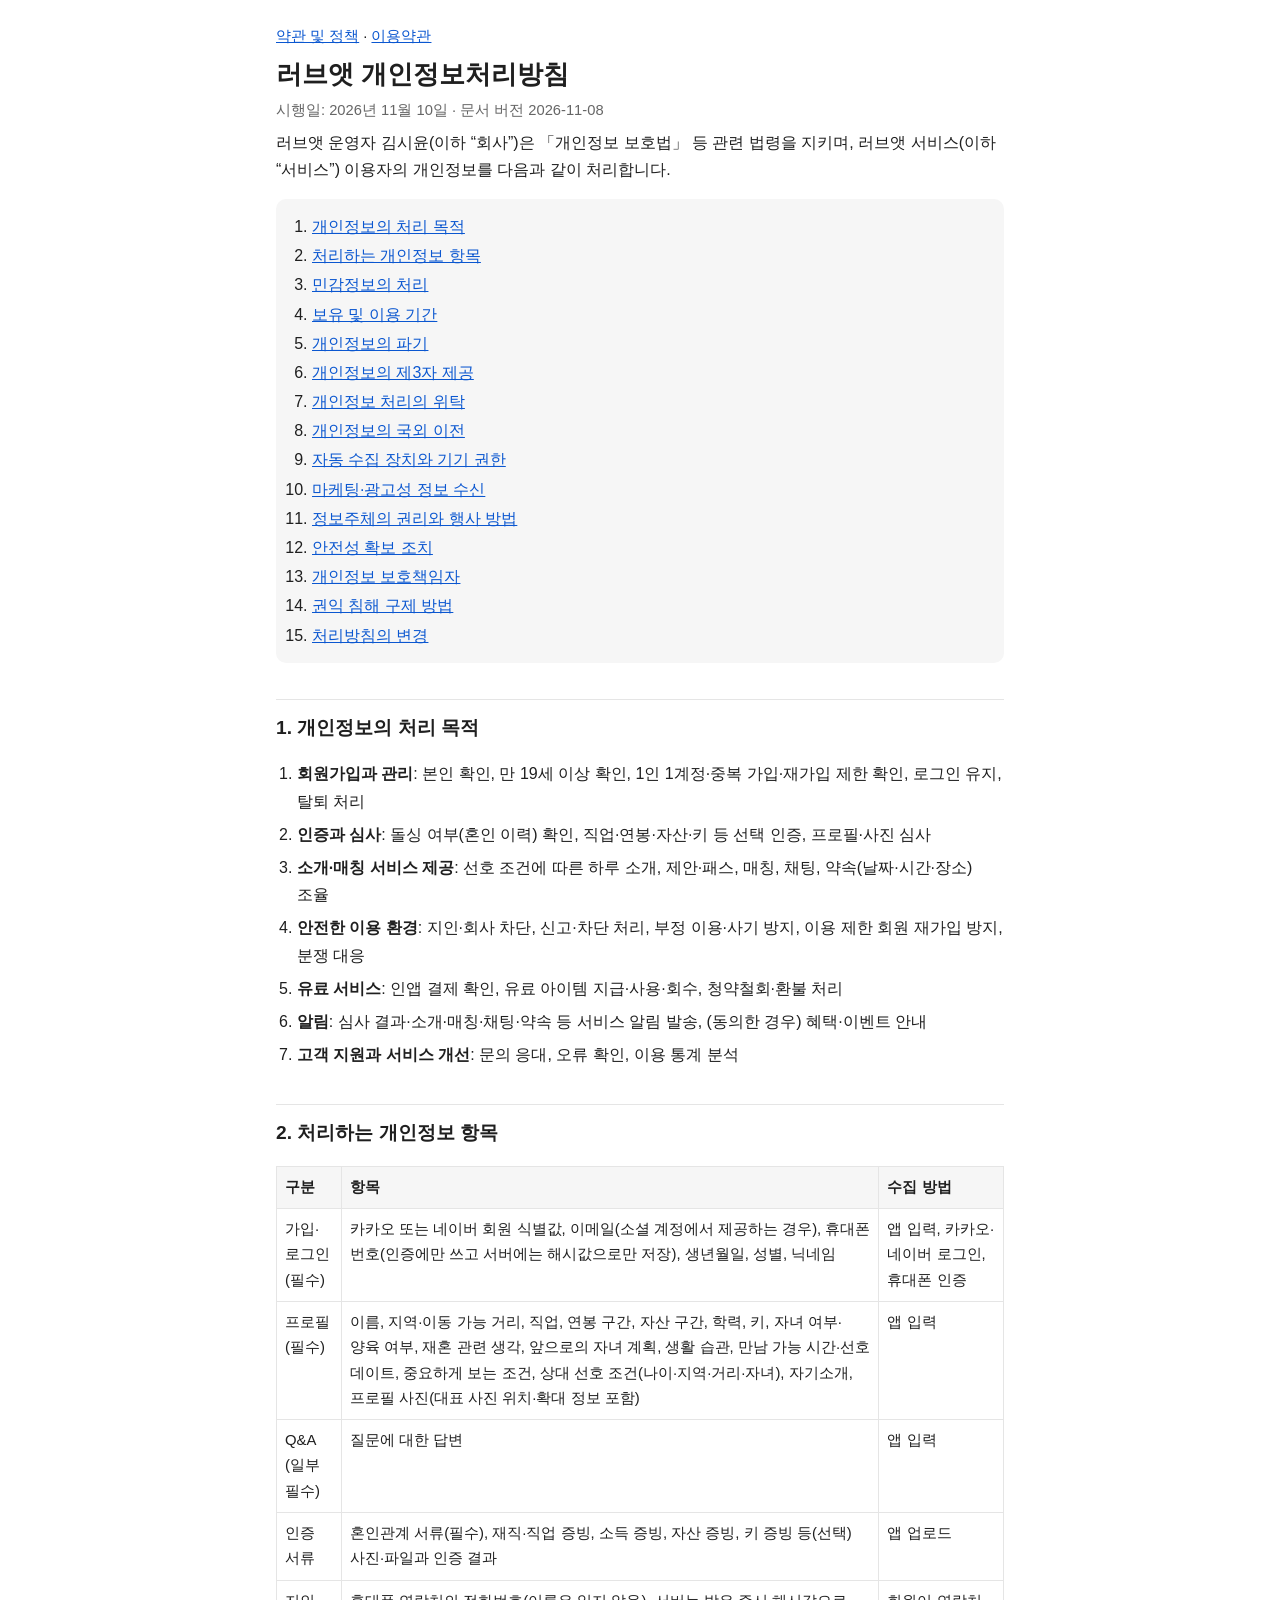
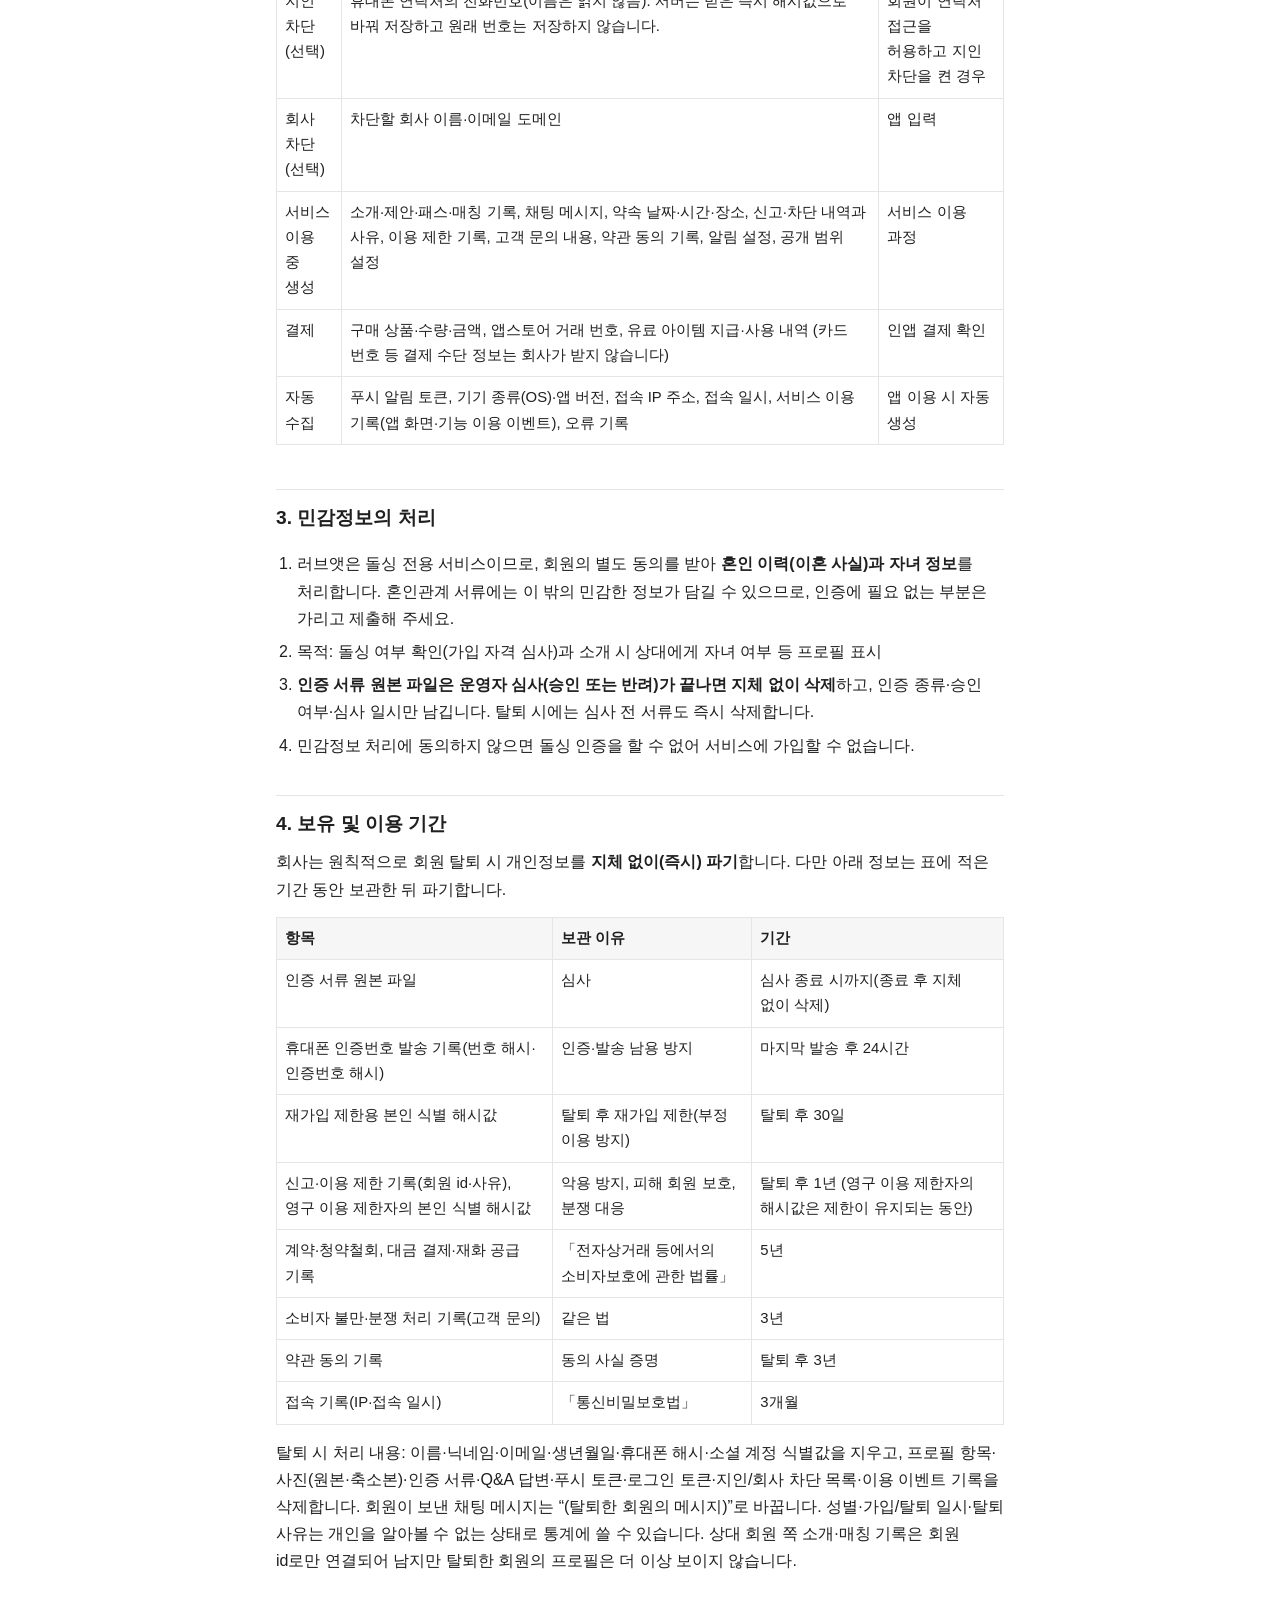
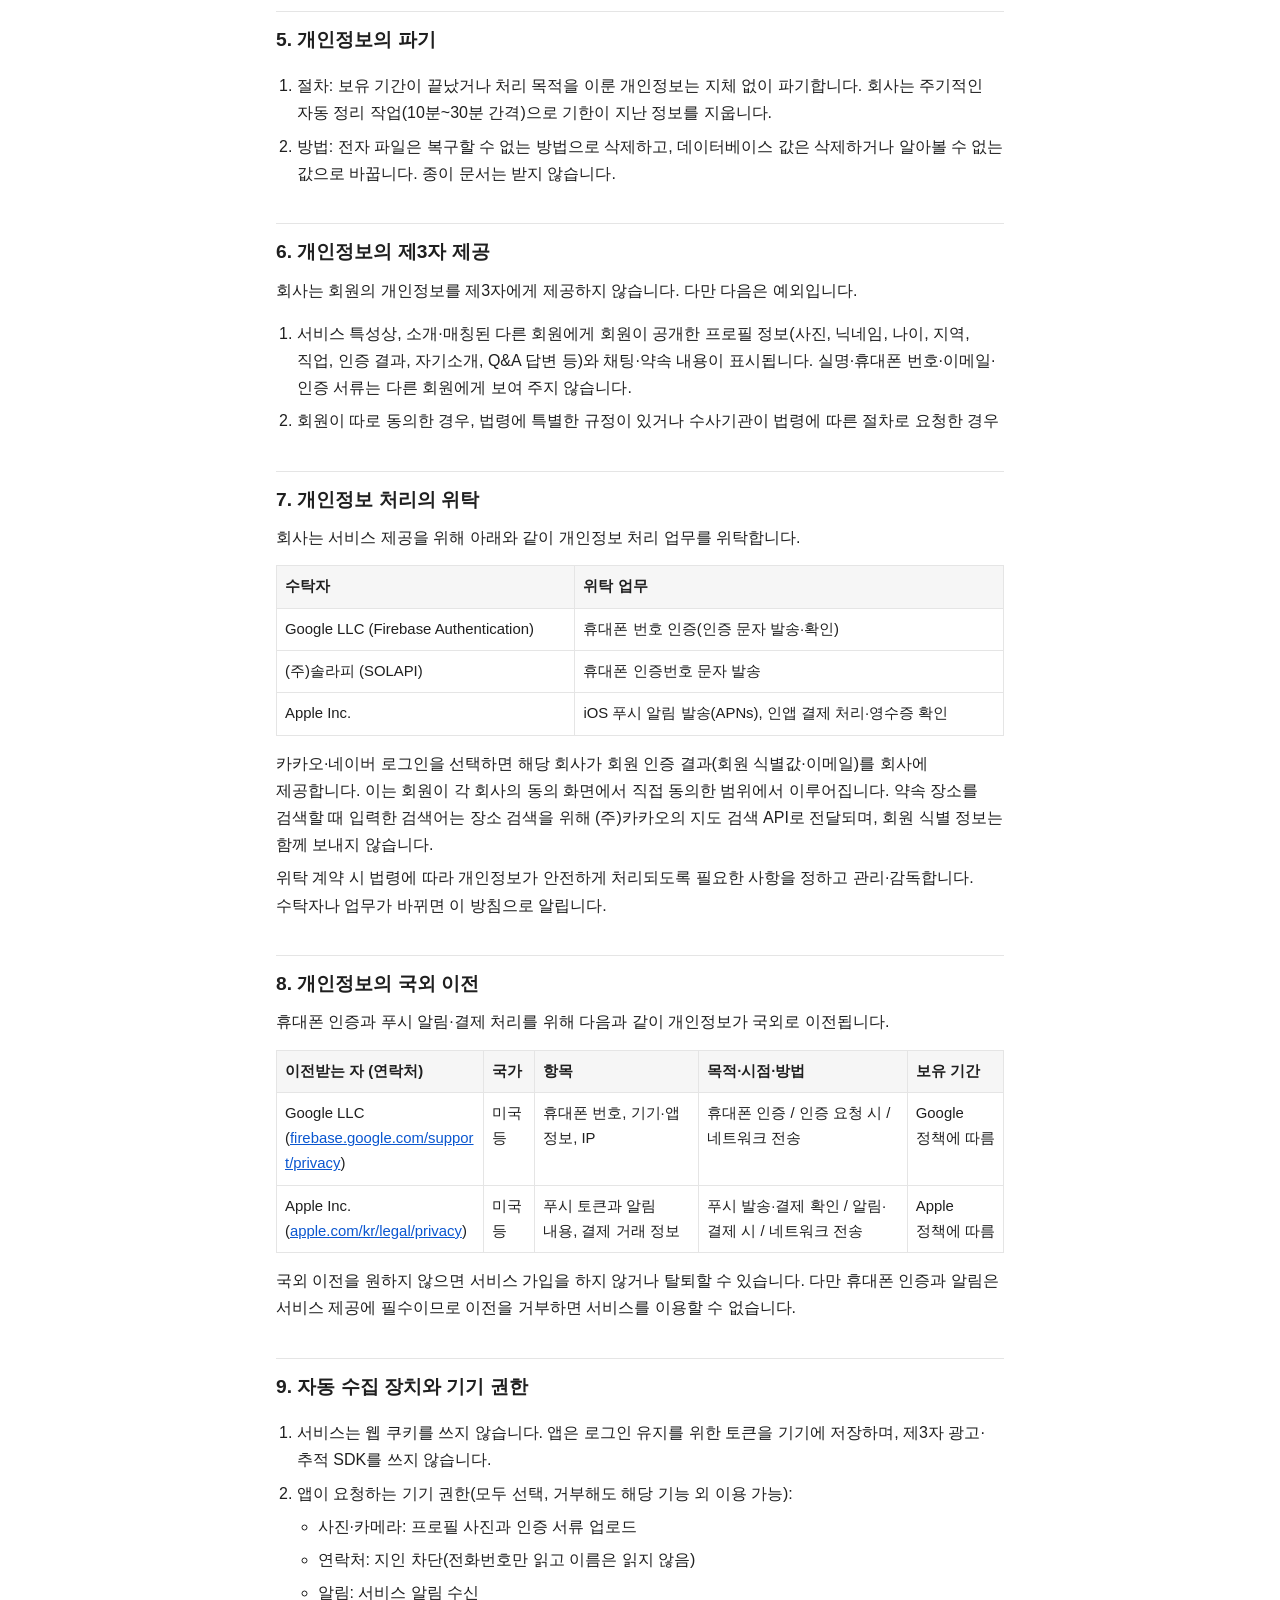
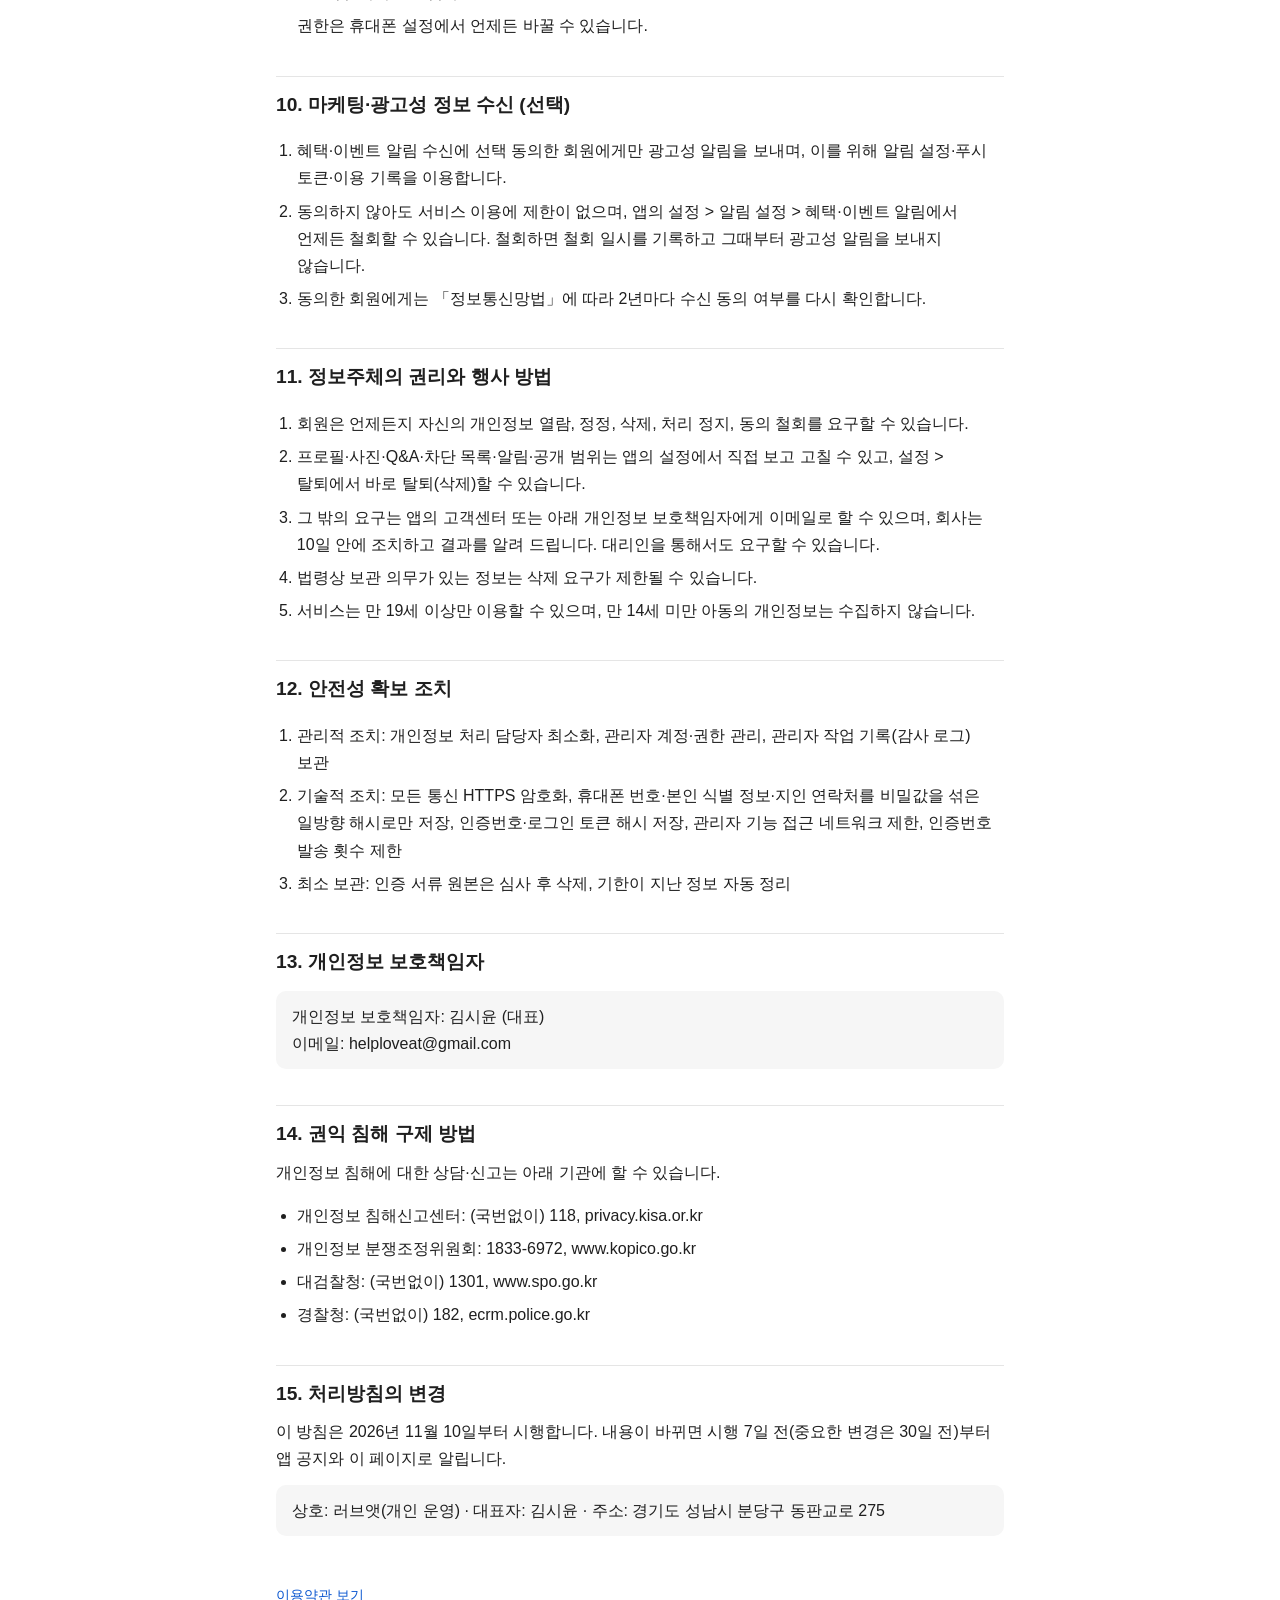
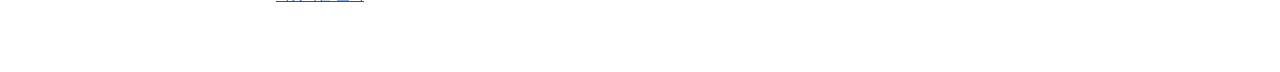
==== commit 4533a3bc: "fix(legal): 운영자·대표자·주소·보호책임자 기재, 미사용 위탁 행 삭제 (2026-11-11)" ====
--- a/privacy.html
+++ b/privacy.html
@@ -11,7 +11,7 @@
   <nav class="top"><a href="index.html">약관 및 정책</a> · <a href="terms.html">이용약관</a></nav>
   <h1>러브앳 개인정보처리방침</h1>
   <p class="meta">시행일: 2026년 11월 10일 · 문서 버전 2026-11-08</p>
-  <p><span class="ph">[사업자명]</span>(이하 “회사”)은 「개인정보 보호법」 등 관련 법령을 지키며, 러브앳 서비스(이하 “서비스”) 이용자의 개인정보를 다음과 같이 처리합니다.</p>
+  <p>러브앳 운영자 김시윤(이하 “회사”)은 「개인정보 보호법」 등 관련 법령을 지키며, 러브앳 서비스(이하 “서비스”) 이용자의 개인정보를 다음과 같이 처리합니다.</p>
 
   <ol class="toc">
     <li><a href="#p1">개인정보의 처리 목적</a></li>
@@ -104,7 +104,6 @@
       <tr><td>Google LLC (Firebase Authentication)</td><td>휴대폰 번호 인증(인증 문자 발송·확인)</td></tr>
       <tr><td>(주)솔라피 (SOLAPI)</td><td>휴대폰 인증번호 문자 발송</td></tr>
       <tr><td>Apple Inc.</td><td>iOS 푸시 알림 발송(APNs), 인앱 결제 처리·영수증 확인</td></tr>
-      <tr><td><span class="ph">[서버 호스팅·클라우드 사업자 — 자체 서버만 쓰면 이 행 삭제]</span></td><td>서비스 데이터·업로드 파일 저장, 서버 운영</td></tr>
     </tbody>
   </table></div>
   <p>카카오·네이버 로그인을 선택하면 해당 회사가 회원 인증 결과(회원 식별값·이메일)를 회사에 제공합니다. 이는 회원이 각 회사의 동의 화면에서 직접 동의한 범위에서 이루어집니다. 약속 장소를 검색할 때 입력한 검색어는 장소 검색을 위해 (주)카카오의 지도 검색 API로 전달되며, 회원 식별 정보는 함께 보내지 않습니다.</p>
@@ -158,9 +157,8 @@
 
   <h2 id="p13">13. 개인정보 보호책임자</h2>
   <div class="box">
-    개인정보 보호책임자: <span class="ph">[이름]</span> (<span class="ph">[직책]</span>)<br>
-    이메일: helploveat@gmail.com<br>
-    연락처: <span class="ph">[전화번호]</span>
+    개인정보 보호책임자: 김시윤 (대표)<br>
+    이메일: helploveat@gmail.com
   </div>
 
   <h2 id="p14">14. 권익 침해 구제 방법</h2>
@@ -176,7 +174,7 @@
   <p>이 방침은 2026년 11월 10일부터 시행합니다. 내용이 바뀌면 시행 7일 전(중요한 변경은 30일 전)부터 앱 공지와 이 페이지로 알립니다.</p>
 
   <div class="box">
-    상호: <span class="ph">[사업자명]</span> · 대표자: <span class="ph">[대표자명]</span> · 주소: <span class="ph">[사업장 주소]</span>
+    상호: 러브앳(개인 운영) · 대표자: 김시윤 · 주소: 경기도 성남시 분당구 동판교로 275
   </div>
   <footer><a href="terms.html">이용약관 보기</a></footer>
 </main>
